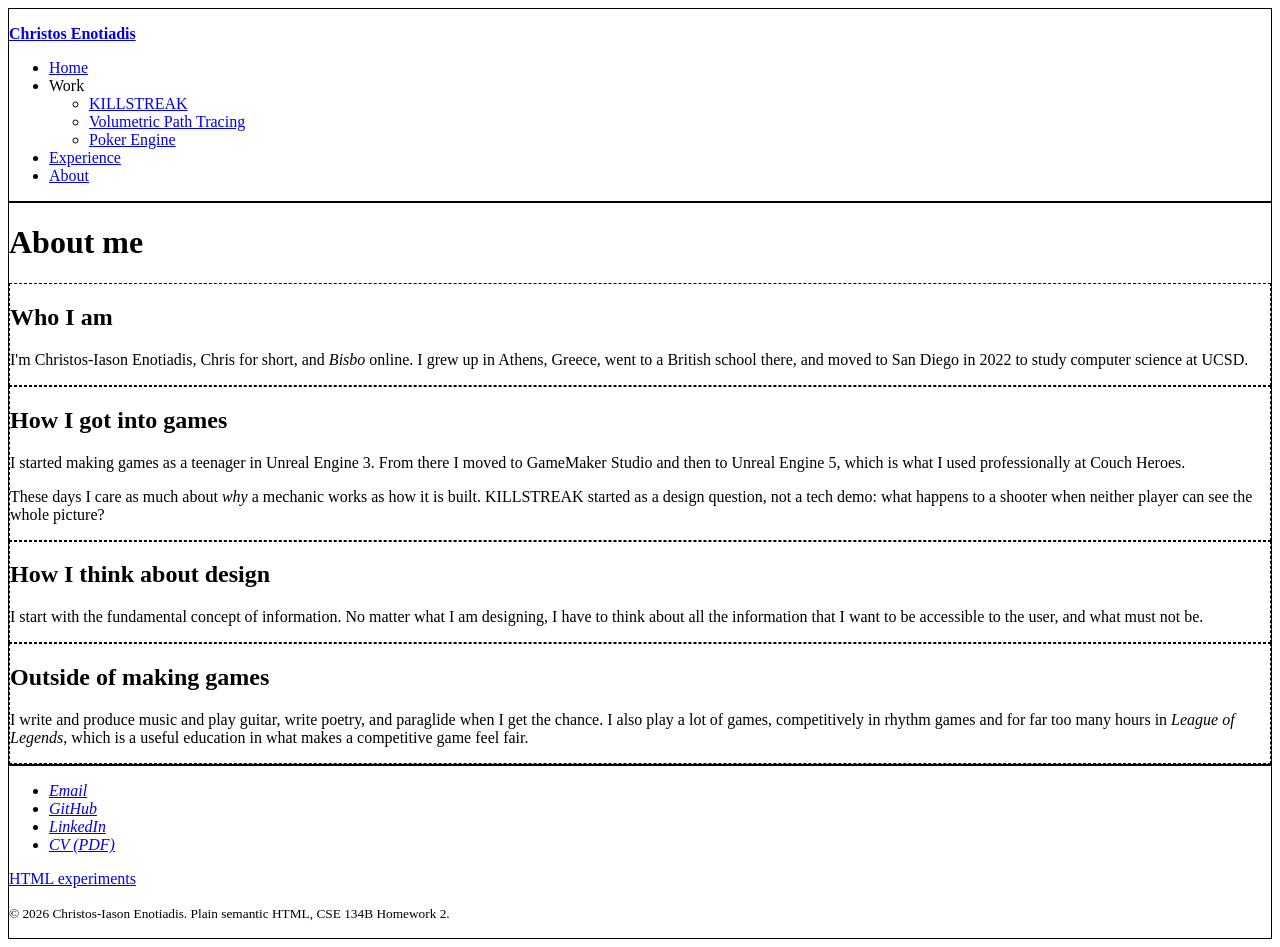
==== about.html @ b62883e3 "p2" ====
<!DOCTYPE html>
<html lang="en">
<head>
  <meta charset="utf-8">
  <meta name="viewport" content="width=device-width, initial-scale=1">
  <meta name="description" content="About Christos Enotiadis: a game developer from Athens, Greece, how he got into games, and what he makes outside of them.">
  <meta name="author" content="Christos-Iason Enotiadis">
  <title>About | Christos Enotiadis</title>
  <link rel="icon" href="images/favicon.svg" type="image/svg+xml">
  <style>
    body > header, main, body > footer { border: 1px solid; }
    section, article { border: 1px dashed; }
  </style>
</head>
<body>
  <header>
    <p><a href="index.html"><b>Christos Enotiadis</b></a></p>
    <nav aria-label="Primary">
      <ul>
        <li><a href="index.html">Home</a></li>
        <li>Work
          <ul>
            <li><a href="killstreak.html">KILLSTREAK</a></li>
            <li><a href="vpt.html">Volumetric Path Tracing</a></li>
            <li><a href="poker.html">Poker Engine</a></li>
          </ul>
        </li>
        <li><a href="experience.html">Experience</a></li>
        <li><a href="about.html" aria-current="page">About</a></li>
      </ul>
    </nav>
  </header>

  <main>
    <h1>About me</h1>

    <section aria-labelledby="who-heading">
      <h2 id="who-heading">Who I am</h2>
      <p>
        I'm Christos-Iason Enotiadis, Chris for short, and <i>Bisbo</i> online. I grew up in Athens, Greece, went to a British school there, and moved to
        San Diego in 2022 to study computer science at UCSD.
      </p>
    </section>

    <section aria-labelledby="path-heading">
      <h2 id="path-heading">How I got into games</h2>
      <p>
        I started making games as a teenager in Unreal Engine 3. From there I moved to GameMaker Studio and
        then to Unreal Engine 5, which is what I used professionally at Couch Heroes.
      </p>
      <p>
        These days I care as much about <em>why</em> a mechanic works as how it is built. KILLSTREAK started
        as a design question, not a tech demo: what happens to a shooter when neither player can see the
        whole picture?
      </p>
    </section>

    <section aria-labelledby="design-heading">
      <h2 id="design-heading">How I think about design</h2>
      <p>
        I start with the fundamental concept of information. No matter what I am designing, I have to think
        about all the information that I want to be accessible to the user, and what must not be.
      </p>
    </section>

    <section aria-labelledby="offclock-heading">
      <h2 id="offclock-heading">Outside of making games</h2>
      <p>
        I write and produce music and play guitar, write poetry, and paraglide when I get the chance. I also
        play a lot of games, competitively in rhythm games and for far too many hours in
        <cite>League of Legends</cite>, which is a useful education in what makes a competitive game feel fair.
      </p>
    </section>
  </main>

  <footer>
    <address>
      <ul>
        <li><a href="mailto:cenotiadis@ucsd.edu">Email</a></li>
        <li><a href="https://github.com/Bisbouras">GitHub</a></li>
        <li><a href="https://linkedin.com/in/christos-enotiadis">LinkedIn</a></li>
        <li><a href="docs/cv.pdf">CV (PDF)</a></li>
      </ul>
    </address>
    <p><a href="experiments.html">HTML experiments</a></p>
    <p><small>&copy; 2026 Christos-Iason Enotiadis. Plain semantic HTML, CSE 134B Homework 2.</small></p>
  </footer>
</body>
</html>
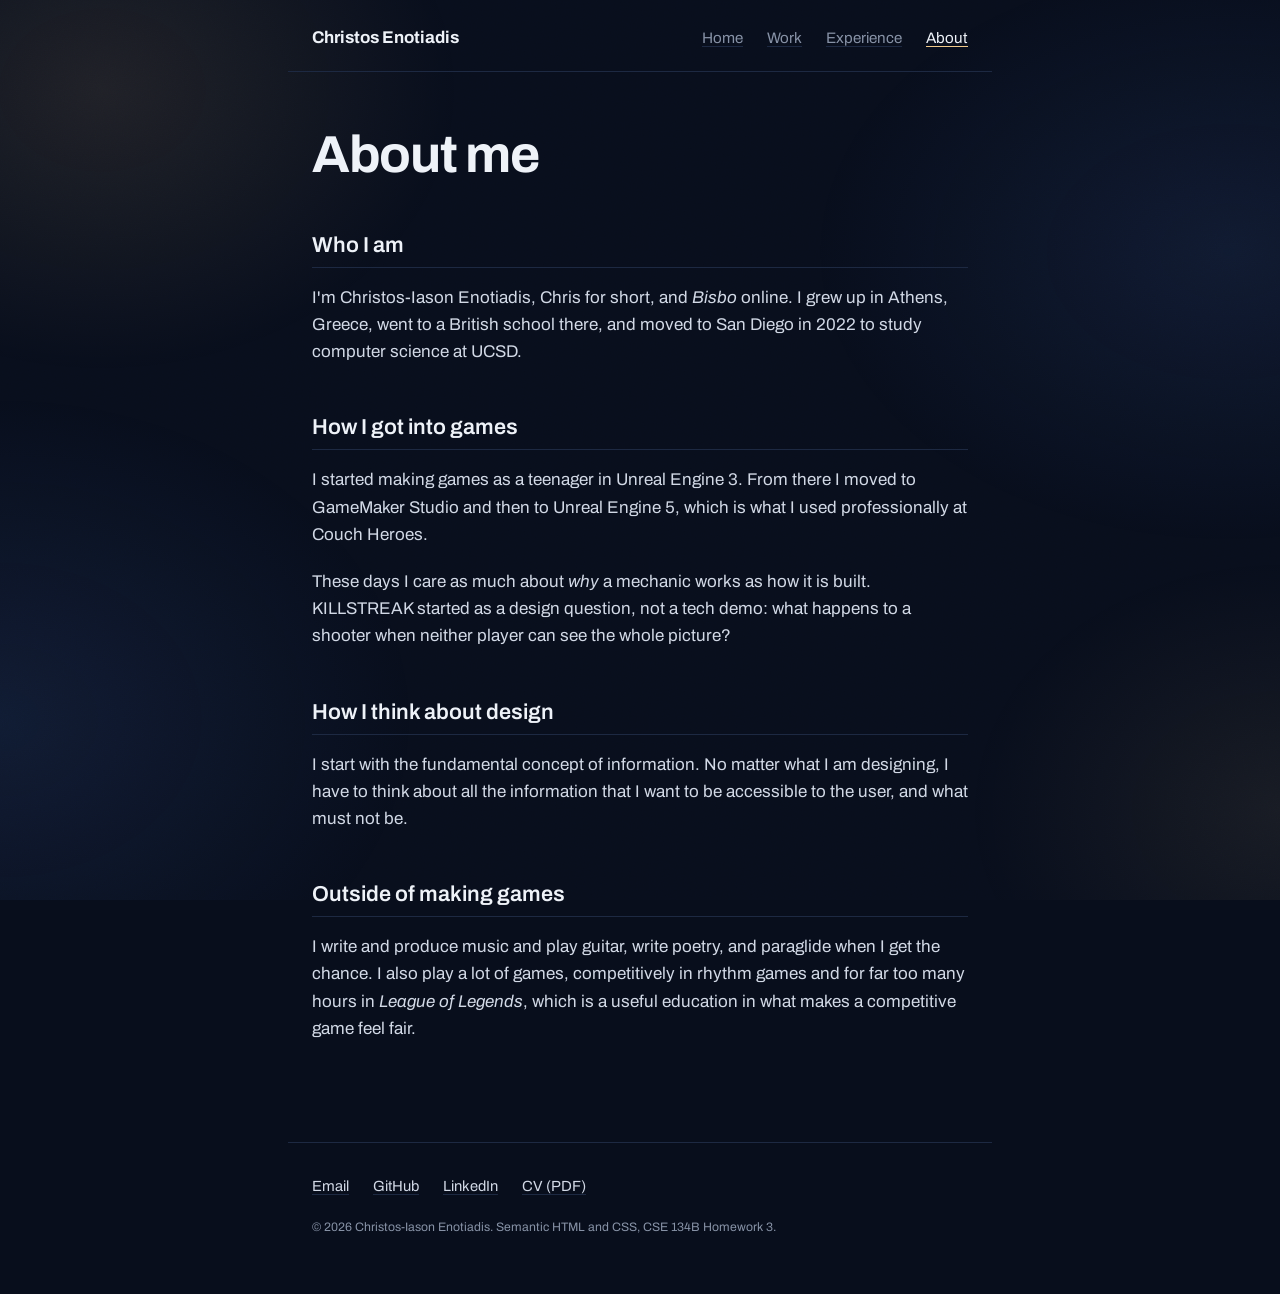
==== commit 625de68a: "p2 finish" ====
--- a/about.html
+++ b/about.html
@@ -7,10 +7,8 @@
   <meta name="author" content="Christos-Iason Enotiadis">
   <title>About | Christos Enotiadis</title>
   <link rel="icon" href="images/favicon.svg" type="image/svg+xml">
-  <style>
-    body > header, main, body > footer { border: 1px solid; }
-    section, article { border: 1px dashed; }
-  </style>
+  <link rel="stylesheet" href="https://fonts.googleapis.com/css2?family=Archivo:wght@400;500;600&amp;family=Archivo+Expanded:wght@600;700&amp;display=swap">
+  <link rel="stylesheet" href="css/styles.css">
 </head>
 <body>
   <header>
@@ -18,7 +16,7 @@
     <nav aria-label="Primary">
       <ul>
         <li><a href="index.html">Home</a></li>
-        <li>Work
+        <li><a href="index.html#work-heading">Work</a>
           <ul>
             <li><a href="killstreak.html">KILLSTREAK</a></li>
             <li><a href="vpt.html">Volumetric Path Tracing</a></li>
@@ -82,8 +80,7 @@
         <li><a href="docs/cv.pdf">CV (PDF)</a></li>
       </ul>
     </address>
-    <p><a href="experiments.html">HTML experiments</a></p>
-    <p><small>&copy; 2026 Christos-Iason Enotiadis. Plain semantic HTML, CSE 134B Homework 2.</small></p>
+    <p><small>&copy; 2026 Christos-Iason Enotiadis. Semantic HTML and CSS, CSE 134B Homework 3.</small></p>
   </footer>
 </body>
 </html>
--- a/css/styles.css
+++ b/css/styles.css
@@ -0,0 +1,592 @@
+/*
+  styles.css - CSE 134 HW3 Part 2
+  Author: Christos-Iason Enotiadis
+  Repo: https://github.com/Bisbouras/CSE134HW3
+*/
+
+:root {
+  --night: #080e1c;
+  --night-lift: #101a30;
+  --edge: #1d2942;
+  --dust: #d2d9e6;
+  --dust-dim: #8792a6;
+  --white: #eef2f8;
+  --beam: #f0c98a;
+  --font-body: "Archivo", system-ui, sans-serif;
+  --font-display: "Archivo Expanded", "Archivo", system-ui, sans-serif;
+  --font-mono: ui-monospace, Consolas, monospace;
+  --measure: 44rem;
+  --radius: 3px;
+}
+
+* {
+  box-sizing: border-box;
+}
+
+html {
+  background-color: var(--night);
+}
+
+body {
+  margin: 0;
+  font-family: var(--font-body);
+  font-size: 1.0625rem;
+  line-height: 1.6;
+  color: var(--dust);
+}
+
+/* background - gold and blue light pools */
+body::before {
+  content: "";
+  position: fixed;
+  inset: 0;
+  z-index: -1;
+  pointer-events: none;
+  background-image:
+    radial-gradient(40vw 45vh at 8% 10%, rgba(240, 201, 138, 0.10), transparent 70%),
+    radial-gradient(45vw 50vh at 0% 80%, rgba(70, 110, 190, 0.14), transparent 72%),
+    radial-gradient(45vw 45vh at 96% 28%, rgba(70, 110, 190, 0.13), transparent 72%),
+    radial-gradient(35vw 40vh at 100% 90%, rgba(240, 201, 138, 0.07), transparent 70%);
+}
+
+/* background - grain */
+body::after {
+  content: "";
+  position: fixed;
+  inset: 0;
+  z-index: -1;
+  pointer-events: none;
+  opacity: 0.28;
+  mix-blend-mode: overlay;
+  background-image: url("data:image/svg+xml,%3Csvg xmlns='http://www.w3.org/2000/svg' width='160' height='160'%3E%3Cfilter id='n'%3E%3CfeTurbulence type='fractalNoise' baseFrequency='0.85' numOctaves='3'/%3E%3C/filter%3E%3Crect width='160' height='160' filter='url(%23n)' opacity='0.5'/%3E%3C/svg%3E");
+}
+
+body > header,
+main,
+body > footer {
+  max-width: var(--measure);
+  margin: 0 auto;
+  padding-left: 1.5rem;
+  padding-right: 1.5rem;
+}
+
+/* header */
+body > header {
+  display: flex;
+  flex-wrap: wrap;
+  align-items: center;
+  justify-content: space-between;
+  gap: 1rem 2rem;
+  padding-top: 1.5rem;
+  padding-bottom: 1.25rem;
+  border-bottom: 1px solid var(--edge);
+}
+
+body > header > p {
+  margin: 0;
+}
+
+/* site name */
+body > header > p a {
+  font-family: var(--font-display);
+  color: var(--white);
+  border-bottom: 0;
+}
+
+nav ul {
+  list-style: none;
+  margin: 0;
+  padding: 0;
+}
+
+nav > ul {
+  display: flex;
+  gap: 1.5rem;
+}
+
+nav li {
+  position: relative;
+  margin: 0;
+}
+
+nav a {
+  font-size: 0.95rem;
+  color: var(--dust-dim);
+}
+
+/* current page link in the nav */
+nav a[aria-current="page"] {
+  color: var(--white);
+  border-bottom-color: var(--beam);
+}
+
+/* work dropdown */
+nav > ul > li > ul {
+  position: absolute;
+  top: 100%;
+  left: -1rem;
+  z-index: 10;
+  min-width: 15rem;
+  margin-top: 0.6rem;
+  padding: 0.5rem 0;
+  background-color: var(--night-lift);
+  border: 1px solid var(--edge);
+  border-radius: var(--radius);
+  opacity: 0;
+  pointer-events: none;
+  transform: translateY(-0.25rem);
+  transition: opacity 150ms ease, transform 150ms ease;
+}
+
+/* hover bridge over the gap above the dropdown */
+nav > ul > li > ul::before {
+  content: "";
+  position: absolute;
+  bottom: 100%;
+  left: 0;
+  right: 0;
+  height: 0.7rem;
+}
+
+nav > ul > li:hover > ul,
+nav > ul > li:focus-within > ul {
+  opacity: 1;
+  pointer-events: auto;
+  transform: none;
+}
+
+nav li li a {
+  display: block;
+  padding: 0.35rem 1rem;
+  color: var(--dust);
+  border-bottom: 0;
+}
+
+nav li li a:hover {
+  color: var(--white);
+  background-color: var(--edge);
+}
+
+nav li li a:focus {
+  outline-offset: -2px;
+}
+
+main {
+  padding-top: 3.5rem;
+  padding-bottom: 5rem;
+}
+
+h1,
+h2,
+h3 {
+  font-family: var(--font-display);
+  color: var(--white);
+}
+
+h1 {
+  font-size: clamp(2rem, 6vw, 3.25rem);
+  font-weight: 700;
+  line-height: 1.05;
+  letter-spacing: -0.025em;
+  margin: 0 0 1rem;
+}
+
+h2 {
+  font-size: 1.35rem;
+  font-weight: 600;
+  line-height: 1.3;
+  margin: 3rem 0 1rem;
+  padding-bottom: 0.5rem;
+  border-bottom: 1px solid var(--edge);
+}
+
+h3 {
+  font-size: 1.08rem;
+  font-weight: 600;
+  line-height: 1.3;
+  margin: 2rem 0 0.5rem;
+}
+
+p,
+ul,
+ol,
+dl {
+  margin: 0 0 1.25rem;
+}
+
+ul,
+ol {
+  padding-left: 1.3rem;
+}
+
+li {
+  margin-bottom: 0.4rem;
+}
+
+li::marker {
+  color: var(--dust-dim);
+}
+
+strong {
+  font-weight: 600;
+  color: var(--white);
+}
+
+code {
+  font-family: var(--font-mono);
+  font-size: 0.88em;
+  padding: 0.08em 0.35em;
+  color: #dbe3f0;
+  background-color: var(--night-lift);
+  border: 1px solid var(--edge);
+  border-radius: 2px;
+}
+
+a {
+  color: var(--dust);
+  text-decoration: none;
+  border-bottom: 1px solid var(--edge);
+}
+
+a:hover {
+  color: var(--white);
+  border-bottom-color: var(--beam);
+}
+
+/* links inside body text */
+main p a {
+  color: var(--beam);
+  border-bottom-color: rgba(240, 201, 138, 0.35);
+}
+
+a:focus,
+button:focus,
+input:focus,
+textarea:focus,
+iframe:focus {
+  outline: 2px solid var(--beam);
+  outline-offset: 3px;
+}
+
+/* standfirst under the page title */
+h1 + p {
+  font-size: 1.1rem;
+}
+
+/* home intro - name and catchline beside the logo */
+section[aria-labelledby="intro-heading"] {
+  display: grid;
+  grid-template-columns: 1fr auto;
+  column-gap: 2rem;
+  align-items: start;
+}
+
+section[aria-labelledby="intro-heading"] > * {
+  grid-column: 1;
+}
+
+section[aria-labelledby="intro-heading"] > picture {
+  grid-column: 2;
+  grid-row: 1 / span 2;
+}
+
+section[aria-labelledby="intro-heading"] img {
+  width: clamp(6rem, 16vw, 8.5rem);
+  border: 1px solid var(--edge);
+  border-radius: 50%;
+}
+
+/* home intro paragraphs after the logo */
+section[aria-labelledby="intro-heading"] > picture ~ p {
+  grid-column: 1 / -1;
+  max-width: 34rem;
+  color: var(--dust-dim);
+}
+
+section[aria-labelledby="intro-heading"] > picture + p {
+  margin-top: 1.5rem;
+}
+
+/* cards - work and experience articles */
+main > section > article {
+  margin-bottom: 1rem;
+  padding: 1.35rem 1.4rem 1.2rem;
+  background-color: var(--night-lift);
+  border: 1px solid var(--edge);
+  border-radius: var(--radius);
+}
+
+main > section > article > :last-child {
+  margin-bottom: 0;
+}
+
+main > section > article:has(h3 > a):hover {
+  border-color: rgba(240, 201, 138, 0.5);
+}
+
+main > section > article h3 {
+  margin-top: 0;
+}
+
+h3 a {
+  color: inherit;
+  border-bottom: 0;
+}
+
+h3 a:hover {
+  color: var(--beam);
+}
+
+/* meta line under a card title */
+article h3 + p {
+  font-size: 0.92rem;
+  color: var(--dust-dim);
+}
+
+/* tool and date tags */
+main > section > article p > span {
+  display: inline-block;
+  padding: 0.1rem 0.5rem;
+  font-size: 0.85rem;
+  color: var(--dust-dim);
+  border: 1px solid var(--edge);
+  border-radius: 2px;
+}
+
+/* skill chips */
+section[aria-labelledby="skills-heading"] ul {
+  display: flex;
+  flex-wrap: wrap;
+  gap: 0.5rem;
+  padding: 0;
+  list-style: none;
+}
+
+section[aria-labelledby="skills-heading"] li {
+  margin: 0;
+  padding: 0.15rem 0.6rem;
+  font-size: 0.9rem;
+  background-color: var(--night-lift);
+  border: 1px solid var(--edge);
+  border-radius: 2px;
+}
+
+/* project page header */
+main > article > header {
+  margin-bottom: 2.5rem;
+}
+
+/* breadcrumb above the project title */
+main > article > header > p:first-child {
+  margin-bottom: 0.75rem;
+  font-size: 0.85rem;
+  letter-spacing: 0.04em;
+  color: var(--dust-dim);
+}
+
+project-facts {
+  display: block;
+  margin: 0 0 2.5rem;
+  padding: 1rem 1.25rem;
+  background-color: var(--night-lift);
+  border: 1px solid var(--edge);
+  border-radius: var(--radius);
+}
+
+project-facts dl {
+  display: grid;
+  grid-template-columns: max-content 1fr;
+  gap: 0.35rem 1.25rem;
+  margin: 0;
+}
+
+project-facts dt {
+  font-size: 0.9rem;
+  color: var(--dust-dim);
+}
+
+project-facts dd {
+  margin: 0;
+}
+
+/* figures - images side by side, stacking when narrow */
+figure {
+  display: flex;
+  flex-wrap: wrap;
+  gap: 0.9rem;
+  margin: 2rem 0;
+}
+
+figure > :not(figcaption) {
+  flex: 1 1 12rem;
+}
+
+figcaption {
+  flex-basis: 100%;
+  font-size: 0.88rem;
+  line-height: 1.55;
+  color: var(--dust-dim);
+}
+
+img,
+svg {
+  display: block;
+  max-width: 100%;
+  height: auto;
+}
+
+figure img,
+figure svg {
+  width: 100%;
+  background-color: var(--night-lift);
+  border: 1px solid var(--edge);
+  border-radius: 2px;
+}
+
+/* cv preview */
+iframe {
+  display: block;
+  width: 100%;
+  height: auto;
+  aspect-ratio: 640 / 820;
+  border: 1px solid var(--edge);
+  border-radius: var(--radius);
+}
+
+progress,
+input[type="radio"] {
+  accent-color: var(--beam);
+}
+
+fieldset {
+  margin: 0 0 1.25rem;
+  padding: 1rem 1.25rem 1.25rem;
+  border: 1px solid var(--edge);
+  border-radius: var(--radius);
+}
+
+legend {
+  padding: 0 0.5rem;
+  font-size: 0.9rem;
+  color: var(--dust-dim);
+}
+
+fieldset > div {
+  margin-bottom: 0.75rem;
+}
+
+input[type="text"],
+input[type="email"],
+textarea {
+  width: 100%;
+  margin-top: 0.3rem;
+  padding: 0.55em 0.75em;
+  font: inherit;
+  color: var(--dust);
+  background-color: var(--night);
+  border: 1px solid var(--edge);
+  border-radius: var(--radius);
+}
+
+input[type="text"]:hover,
+input[type="email"]:hover,
+textarea:hover {
+  border-color: var(--dust-dim);
+}
+
+button {
+  padding: 0.6em 1.4em;
+  font: inherit;
+  font-weight: 600;
+  color: var(--night);
+  background-color: var(--beam);
+  border: 0;
+  border-radius: var(--radius);
+  cursor: pointer;
+}
+
+button:hover {
+  background-color: #f6dcb0;
+}
+
+/* footer */
+body > footer {
+  padding-top: 2rem;
+  padding-bottom: 3rem;
+  font-size: 0.92rem;
+  color: var(--dust-dim);
+  border-top: 1px solid var(--edge);
+}
+
+body > footer p {
+  margin: 0 0 0.5rem;
+}
+
+address {
+  font-style: normal;
+}
+
+address ul {
+  display: flex;
+  flex-wrap: wrap;
+  gap: 0.5rem 1.5rem;
+  margin: 0 0 1rem;
+  padding: 0;
+  list-style: none;
+}
+
+address li {
+  margin: 0;
+}
+
+/* narrow screens - header stacks, work links listed under work */
+@media (max-width: 40rem) {
+  body > header {
+    flex-direction: column;
+    align-items: flex-start;
+  }
+
+  nav > ul {
+    flex-direction: column;
+    gap: 0.25rem;
+  }
+
+  nav > ul > li > ul {
+    position: static;
+    min-width: 0;
+    margin: 0.25rem 0 0.25rem 0.2rem;
+    padding: 0 0 0 0.75rem;
+    background-color: transparent;
+    border: 0;
+    border-left: 1px solid var(--edge);
+    border-radius: 0;
+    opacity: 1;
+    pointer-events: auto;
+    transform: none;
+  }
+
+  nav > ul > li > ul::before {
+    display: none;
+  }
+
+  nav li li a {
+    padding: 0.15rem 0;
+    color: var(--dust-dim);
+  }
+
+  nav li li a:hover {
+    background-color: transparent;
+  }
+
+  section[aria-labelledby="intro-heading"] > picture {
+    grid-row: 1;
+  }
+
+  section[aria-labelledby="intro-heading"] > h1 + p {
+    grid-column: 1 / -1;
+  }
+
+  main {
+    padding-top: 2.5rem;
+  }
+}
